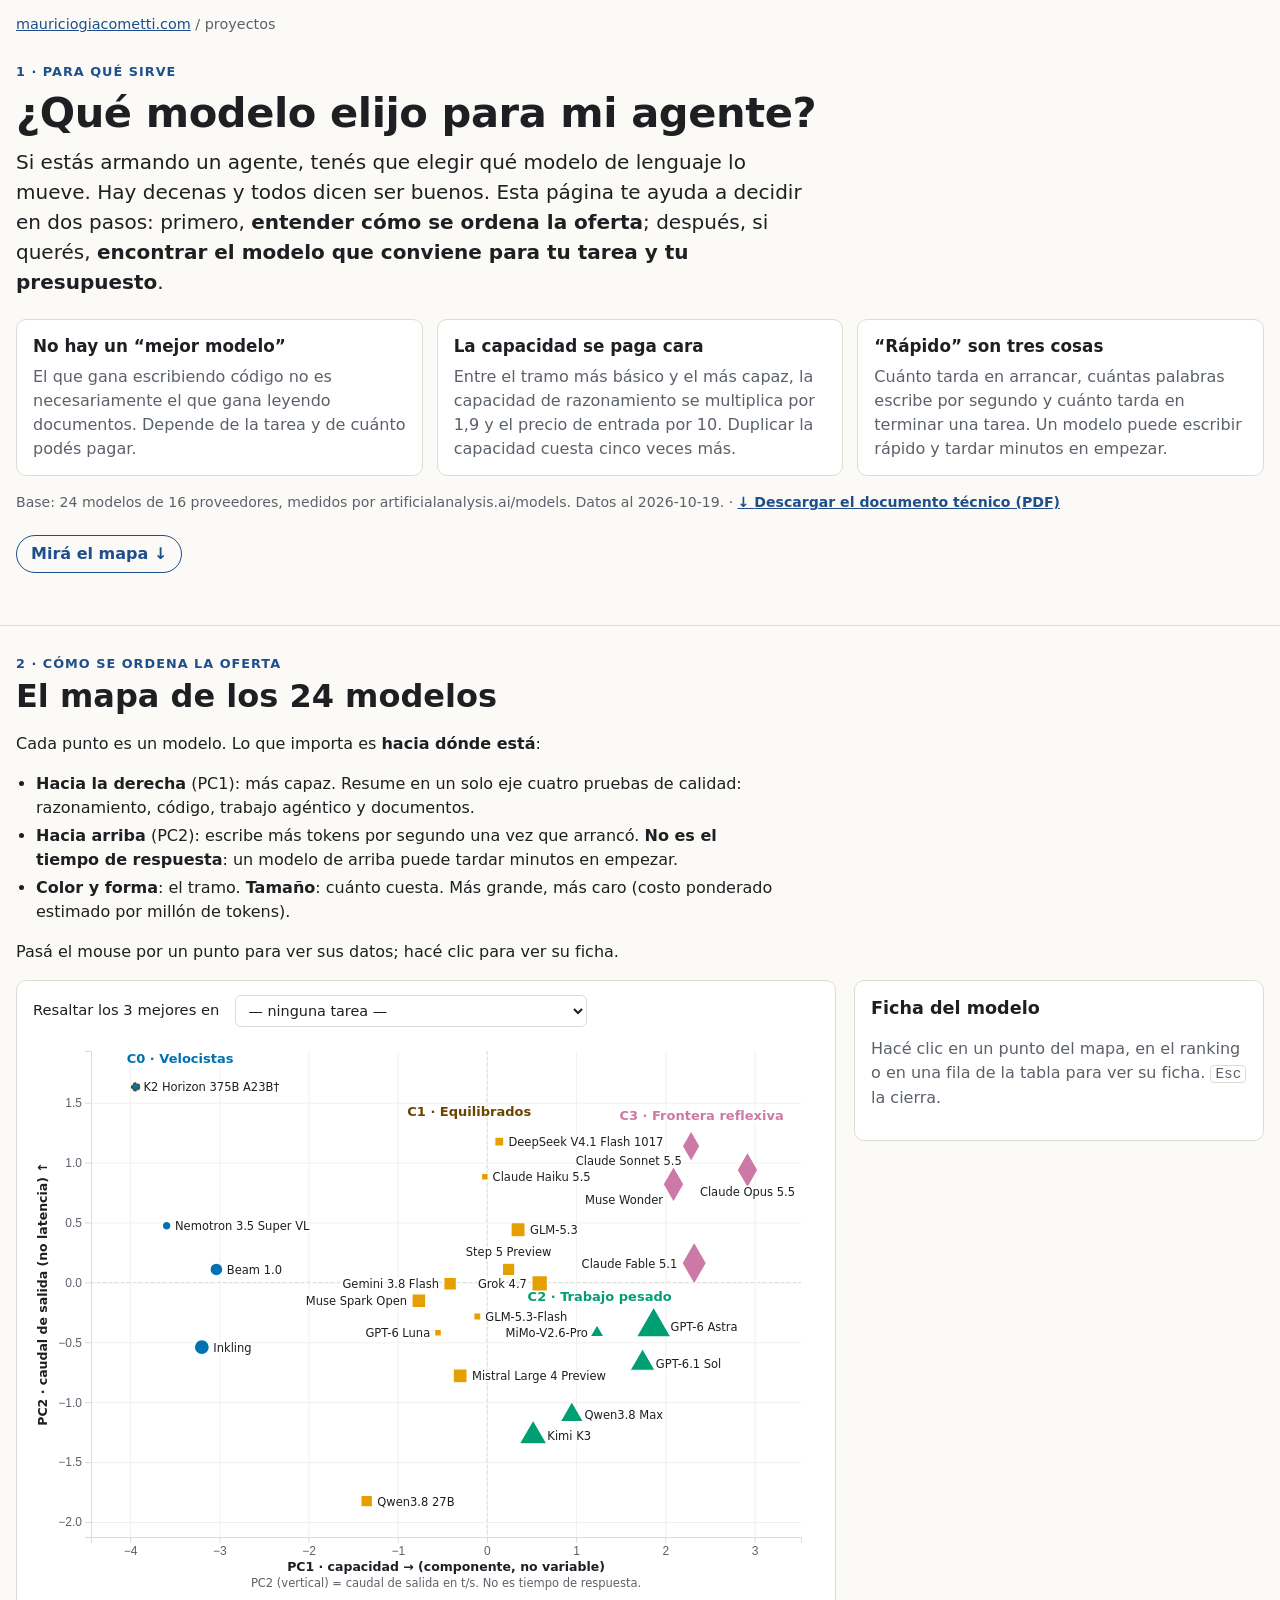
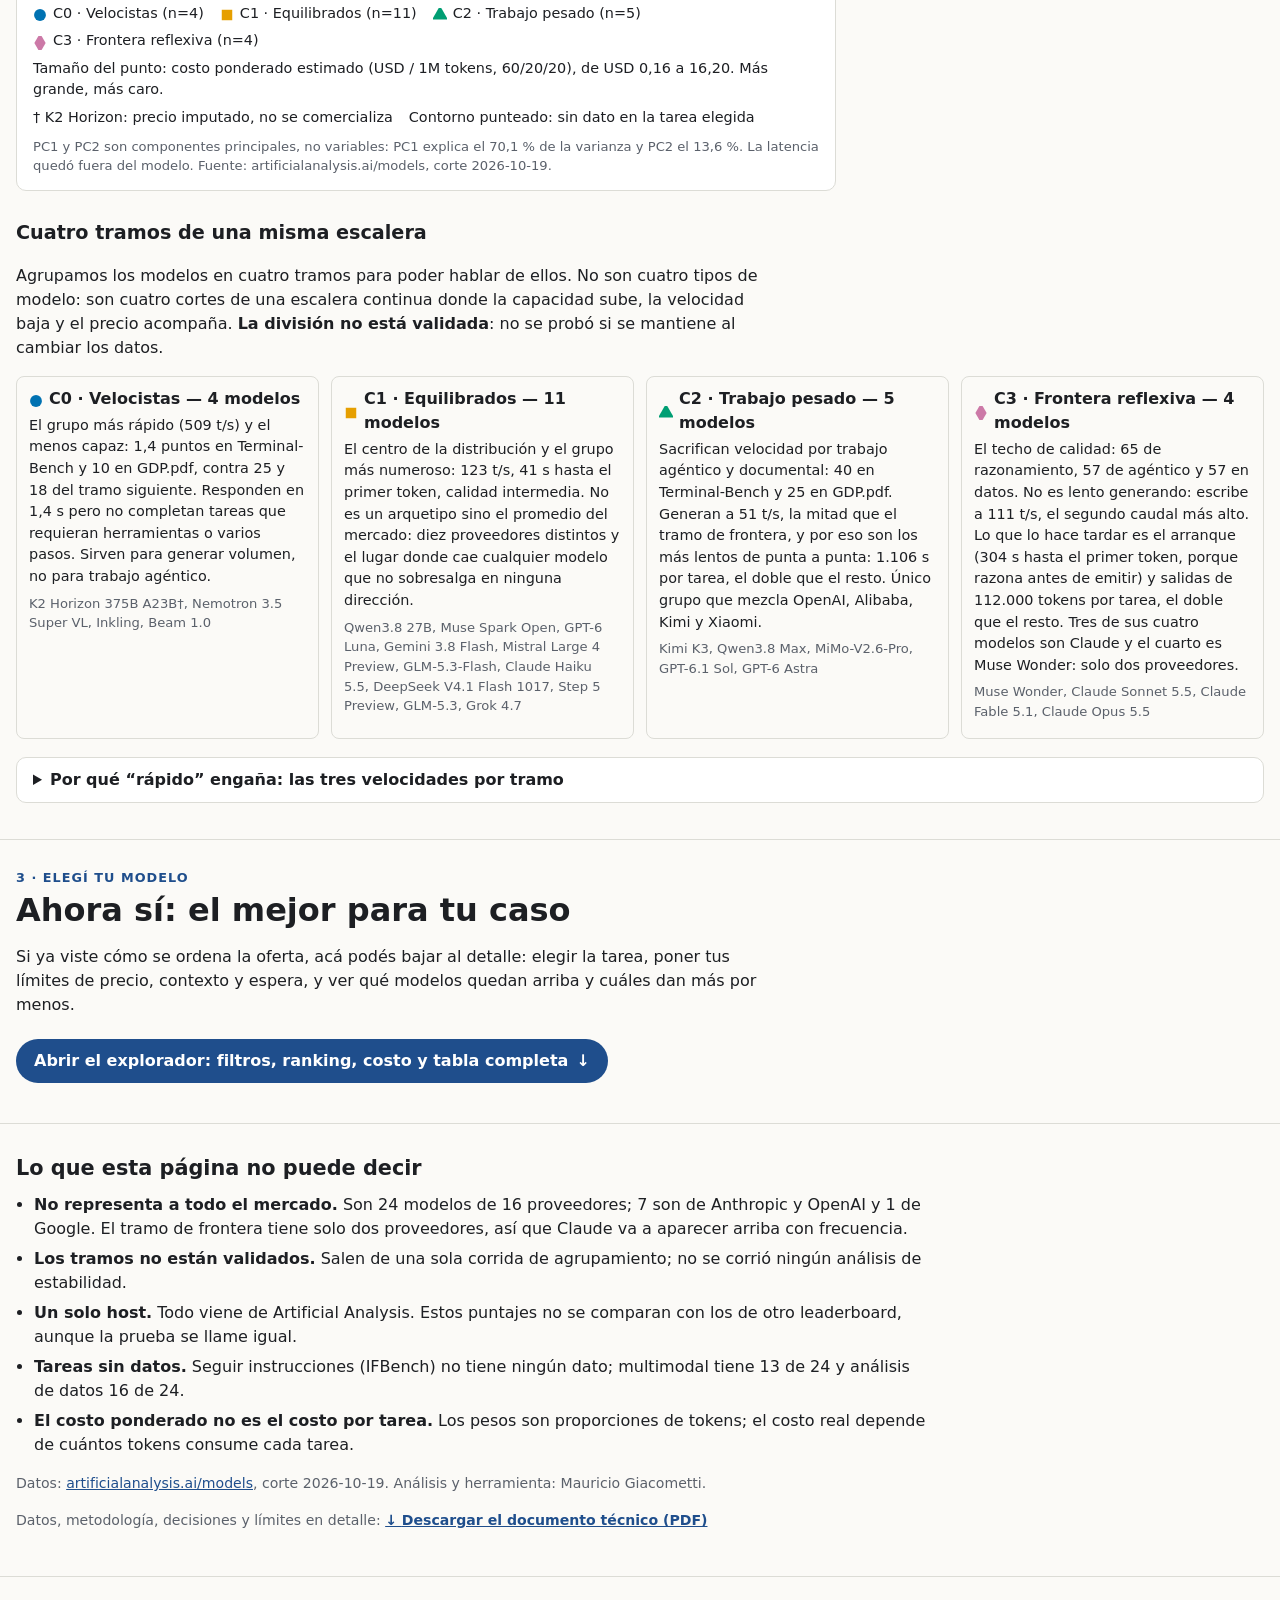
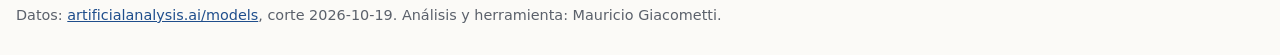
==== outputs/web/que-modelo-elijo/index.html @ 3d272ab0 "¿Qué modelo elijo para mi agente? Análisis, web y documento técnico Análisis de 24 modelos de lengua" ====
<!doctype html>
<html lang="es">
<head>
<meta charset="utf-8">
<meta name="viewport" content="width=device-width, initial-scale=1">
<title>¿Qué modelo elijo para mi agente? · Mauricio Giacometti</title>
<meta name="description" content="Cómo se ordenan 24 modelos de lenguaje de 16 proveedores según capacidad, velocidad y precio, y cómo elegir uno para tu agente. Datos de Artificial Analysis con corte 2026-10-19.">
<link rel="stylesheet" href="styles.css">
</head>
<body class="qm qm-standalone">
<a class="skip" href="#principal">Saltar al contenido</a>

<header class="site">
  <nav aria-label="Ruta"><a href="https://mauriciogiacometti.com">mauriciogiacometti.com</a> <span aria-hidden="true">/</span> proyectos</nav>
</header>

<main id="principal">

  <!-- NIVEL 1 · Para qué sirve -->
  <section class="level level-1" aria-labelledby="l1-title">
    <p class="step">1 · Para qué sirve</p>
    <h1 id="l1-title">¿Qué modelo elijo para mi agente?</h1>
    <p class="lede">Si estás armando un agente, tenés que elegir qué modelo de lenguaje lo mueve. Hay decenas y todos dicen ser buenos. Esta página te ayuda a decidir en dos pasos: primero, <strong>entender cómo se ordena la oferta</strong>; después, si querés, <strong>encontrar el modelo que conviene para tu tarea y tu presupuesto</strong>.</p>

    <div class="qm-ideas">
      <article class="idea">
        <h2>No hay un “mejor modelo”</h2>
        <p>El que gana escribiendo código no es necesariamente el que gana leyendo documentos. Depende de la tarea y de cuánto podés pagar.</p>
      </article>
      <article class="idea">
        <h2>La capacidad se paga cara</h2>
        <p>Entre el tramo más básico y el más capaz, la capacidad de razonamiento se multiplica por 1,9 y el precio de entrada por 10. Duplicar la capacidad cuesta cinco veces más.</p>
      </article>
      <article class="idea">
        <h2>“Rápido” son tres cosas</h2>
        <p>Cuánto tarda en arrancar, cuántas palabras escribe por segundo y cuánto tarda en terminar una tarea. Un modelo puede escribir rápido y tardar minutos en empezar.</p>
      </article>
    </div>

    <p class="source">Base: <span id="meta-line"></span> · <a class="download" href="docs/que-modelo-elijo-para-mi-agente.pdf" download>Descargar el documento técnico (PDF)</a></p>
    <p class="next"><a href="#l2-title">Mirá el mapa ↓</a></p>
  </section>

  <!-- NIVEL 2 · El mapa -->
  <section class="level level-2" aria-labelledby="l2-title">
    <p class="step">2 · Cómo se ordena la oferta</p>
    <h2 id="l2-title" class="level-title">El mapa de los 24 modelos</h2>
    <div class="reading">
      <p>Cada punto es un modelo. Lo que importa es <strong>hacia dónde está</strong>:</p>
      <ul>
        <li><strong>Hacia la derecha</strong> (PC1): más capaz. Resume en un solo eje cuatro pruebas de calidad: razonamiento, código, trabajo agéntico y documentos.</li>
        <li><strong>Hacia arriba</strong> (PC2): escribe más tokens por segundo una vez que arrancó. <strong>No es el tiempo de respuesta</strong>: un modelo de arriba puede tardar minutos en empezar.</li>
        <li><strong>Color y forma</strong>: el tramo. <strong>Tamaño</strong>: cuánto cuesta. Más grande, más caro (costo ponderado estimado por millón de tokens).</li>
      </ul>
      <p>Pasá el mouse por un punto para ver sus datos; hacé clic para ver su ficha.</p>
    </div>

    <div class="map-layout">
      <div class="card map-card">
        <div class="chart-tools">
          <label for="map-task">Resaltar los 3 mejores en</label>
          <select id="map-task"></select>
        </div>
        <div id="pca" class="chart"></div>
        <div id="pca-legend" class="legend" aria-label="Leyenda de tramos"></div>
        <p class="foot">PC1 y PC2 son componentes principales, no variables: PC1 explica el 70,1 % de la varianza y PC2 el 13,6 %. La latencia quedó fuera del modelo. Fuente: artificialanalysis.ai/models, corte 2026-10-19.</p>
      </div>
      <aside class="card ficha" aria-labelledby="ficha-title" aria-live="polite">
        <h3 id="ficha-title">Ficha del modelo</h3>
        <div id="ficha" class="ficha-slot"></div>
      </aside>
    </div>

    <h3 class="sub-title">Cuatro tramos de una misma escalera</h3>
    <p class="reading">Agrupamos los modelos en cuatro tramos para poder hablar de ellos. No son cuatro tipos de modelo: son cuatro cortes de una escalera continua donde la capacidad sube, la velocidad baja y el precio acompaña. <strong>La división no está validada</strong>: no se probó si se mantiene al cambiar los datos.</p>
    <div id="tramos" class="tramos"></div>

    <details class="more">
      <summary>Por qué “rápido” engaña: las tres velocidades por tramo</summary>
      <div class="table-wrap">
        <table class="mini">
          <caption>Promedios por tramo. Fuente: artificialanalysis.ai/models, corte 2026-10-19.</caption>
          <thead><tr><th scope="col">Medida</th><th scope="col">C0</th><th scope="col">C1</th><th scope="col">C2</th><th scope="col">C3</th></tr></thead>
          <tbody>
            <tr><th scope="row">Caudal de salida (t/s)</th><td>508,6</td><td>122,7</td><td>51,2</td><td>110,7</td></tr>
            <tr><th scope="row">Latencia al primer token (s)</th><td>1,4</td><td>41,2</td><td>114,0</td><td><strong>304,1</strong></td></tr>
            <tr><th scope="row">Tiempo por tarea (s)</th><td><strong>80</strong></td><td>598</td><td><strong>1.106</strong></td><td>703</td></tr>
          </tbody>
        </table>
      </div>
      <p>El tramo de frontera escribe rápido pero arranca tarde, porque razona antes de emitir. El de trabajo pesado arranca antes pero escribe a la mitad del caudal, y termina siendo el más lento de punta a punta.</p>
    </details>
  </section>

  <!-- NIVEL 3 · Elegir -->
  <section class="level level-3" aria-labelledby="l3-title">
    <p class="step">3 · Elegí tu modelo</p>
    <h2 id="l3-title" class="level-title">Ahora sí: el mejor para tu caso</h2>
    <p class="reading">Si ya viste cómo se ordena la oferta, acá podés bajar al detalle: elegir la tarea, poner tus límites de precio, contexto y espera, y ver qué modelos quedan arriba y cuáles dan más por menos.</p>

    <details id="explorer" class="explorer">
      <summary><span>Abrir el explorador: filtros, ranking, costo y tabla completa</span></summary>

      <ul class="warnings" aria-label="Advertencias sobre los datos">
        <li><strong>K2 Horizon (†) tiene precio imputado y no se comercializa.</strong> La fuente publica 0,00; se le asignó el mínimo del dataset. Si encabeza un orden por costo, no es una opción contratable.</li>
        <li><strong>Las tareas no se mezclan.</strong> Cada una es una prueba distinta; no se calcula ningún promedio entre ellas.</li>
        <li><strong>“Sin dato” no es puntaje bajo.</strong> Significa que la prueba no se corrió para ese modelo.</li>
      </ul>

      <div class="layout">
        <aside class="controls" aria-label="Tarea y filtros">
          <form id="filters">
            <fieldset>
              <legend>Tarea</legend>
              <label for="task">¿Para qué lo vas a usar?</label>
              <select id="task"></select>
              <p class="hint" id="task-hint"></p>
              <label class="check"><input type="checkbox" id="only-data"> Mostrar solo modelos con dato para esta tarea</label>
            </fieldset>

            <fieldset>
              <legend>Precio de entrada <span class="unit">USD / 1M tokens</span></legend>
              <label for="price-min">Mínimo: <output id="price-min-out"></output></label>
              <input type="range" id="price-min" min="0" max="1000" step="1">
              <label for="price-max">Máximo: <output id="price-max-out"></output></label>
              <input type="range" id="price-max" min="0" max="1000" step="1">
            </fieldset>

            <fieldset>
              <legend>Contexto mínimo</legend>
              <label for="ctx">Al menos <output id="ctx-out"></output> tokens</label>
              <input type="range" id="ctx" min="0" step="1">
            </fieldset>

            <fieldset>
              <legend>Latencia máxima al primer token</legend>
              <label for="lat">Hasta <output id="lat-out"></output> <span class="unit">(escala logarítmica)</span></label>
              <input type="range" id="lat" min="0" max="1000" step="1">
            </fieldset>

            <fieldset>
              <legend>Tramo</legend>
              <div id="cluster-list" class="checklist"></div>
            </fieldset>

            <fieldset>
              <legend>Licencia</legend>
              <label class="check"><input type="checkbox" id="open-only"> Solo pesos abiertos</label>
            </fieldset>

            <fieldset>
              <legend>Proveedor</legend>
              <p class="hint">Pasá el mouse o el foco por un proveedor para resaltar sus modelos.</p>
              <div class="mini-actions">
                <button type="button" id="prov-all">Todos</button>
                <button type="button" id="prov-none">Ninguno</button>
              </div>
              <div id="provider-list" class="checklist providers"></div>
            </fieldset>

            <button type="button" id="reset" class="reset">Restablecer filtros</button>
          </form>
        </aside>

        <div class="content">
          <p id="count" class="count" role="status" aria-live="polite"></p>

          <div class="row two">
            <section class="card" aria-labelledby="rank-title">
              <h3 id="rank-title">Ranking</h3>
              <div id="ranking"></div>
            </section>
            <section class="card ficha" aria-labelledby="ficha2-title" aria-live="polite">
              <h3 id="ficha2-title">Ficha del modelo</h3>
              <div id="ficha2" class="ficha-slot"></div>
            </section>
          </div>

          <section class="card" aria-labelledby="pareto-title">
            <h3 id="pareto-title">Costo contra capacidad</h3>
            <p class="sub">Eje X: el puntaje en la tarea elegida. Eje Y: el costo, en escala logarítmica. La línea une la <strong>frontera de Pareto</strong>: los modelos para los que ningún otro es a la vez mejor y más barato.</p>
            <div class="chart-tools">
              <label for="cost-metric">Costo en Y</label>
              <select id="cost-metric">
                <option value="ponderado">Costo ponderado estimado (USD / 1M tokens) · 60/20/20</option>
                <option value="precio_in">Precio de entrada (USD / 1M tokens)</option>
                <option value="precio_out">Precio de salida (USD / 1M tokens)</option>
              </select>
              <label class="check"><input type="checkbox" id="color-pareto"> Colorear por frontera</label>
              <label class="check"><input type="checkbox" id="pareto-k2"> Incluir K2 Horizon en la frontera</label>
            </div>
            <div id="pareto" class="chart"></div>
            <p class="foot" id="pareto-foot"></p>
          </section>

          <section class="card" aria-labelledby="tabla-title">
            <h3 id="tabla-title">Todas las métricas</h3>
            <p class="sub">Hacé clic en un encabezado para ordenar. Los faltantes figuran como “sin dato” y siempre van al final, en cualquier sentido de orden.</p>
            <p id="sort-warning" class="alert" hidden></p>
            <div class="table-wrap" tabindex="0" role="region" aria-labelledby="tabla-title">
              <table id="table" class="data"></table>
            </div>
            <p class="foot" id="table-foot"></p>
          </section>
        </div>
      </div>
    </details>
  </section>

  <section class="level limits-wrap" aria-labelledby="limites-title">
    <h2 id="limites-title" class="level-title small">Lo que esta página no puede decir</h2>
    <ul class="limits">
      <li><strong>No representa a todo el mercado.</strong> Son 24 modelos de 16 proveedores; 7 son de Anthropic y OpenAI y 1 de Google. El tramo de frontera tiene solo dos proveedores, así que Claude va a aparecer arriba con frecuencia.</li>
      <li><strong>Los tramos no están validados.</strong> Salen de una sola corrida de agrupamiento; no se corrió ningún análisis de estabilidad.</li>
      <li><strong>Un solo host.</strong> Todo viene de Artificial Analysis. Estos puntajes no se comparan con los de otro leaderboard, aunque la prueba se llame igual.</li>
      <li><strong>Tareas sin datos.</strong> Seguir instrucciones (IFBench) no tiene ningún dato; multimodal tiene 13 de 24 y análisis de datos 16 de 24.</li>
      <li><strong>El costo ponderado no es el costo por tarea.</strong> Los pesos son proporciones de tokens; el costo real depende de cuántos tokens consume cada tarea.</li>
    </ul>
    <p class="source">Datos: <a href="https://artificialanalysis.ai/models">artificialanalysis.ai/models</a>, corte 2026-10-19. Análisis y herramienta: Mauricio Giacometti.</p>
    <p class="source">Datos, metodología, decisiones y límites en detalle: <a class="download" href="docs/que-modelo-elijo-para-mi-agente.pdf" download>Descargar el documento técnico (PDF)</a></p>
  </section>
</main>

<footer class="site">
  <p>Datos: <a href="https://artificialanalysis.ai/models">artificialanalysis.ai/models</a>, corte 2026-10-19. Análisis y herramienta: Mauricio Giacometti.</p>
</footer>

<div id="tooltip" class="tooltip" role="tooltip" hidden></div>

<script src="vendor/d3.min.js"></script>
<script src="data/models.js"></script>
<script src="app.js"></script>
</body>
</html>
---- outputs/web/que-modelo-elijo/styles.css ----
/* Todo vive bajo .qm: la misma hoja sirve suelta (body.qm) y dentro del sitio (main.qm.qm-site). */
.qm {
  --bg: #fbfaf7;
  --card: #ffffff;
  --fg: #1d1f23;
  --muted: #5b616b;
  --line: #dcdcd6;
  --soft: #f1f0ec;
  --accent: #1f4e8c;
  --warn-bg: #fff4dc;
  --warn-fg: #6b4500;
  --focus: #1f4e8c;
  /* Okabe-Ito: distinguibles con deuteranopia, protanopia y tritanopia */
  --c0: #0072b2;
  --c1: #e69f00;
  --c2: #009e73;
  --c3: #cc79a7;
  --front: #1d1f23;
  --off: #b9bcc2;
  color-scheme: light;
}
@media (prefers-color-scheme: dark) {
  .qm:not(.qm-site) {
    --bg: #15171a; --card: #1d2024; --fg: #e9e7e2; --muted: #a3a8b0; --line: #343840;
    --soft: #25292e; --accent: #8db4ec; --warn-bg: #3a2e14; --warn-fg: #f3d58f; --focus: #8db4ec;
    --c0: #56b4e9; --c1: #e69f00; --c2: #2fbf8f; --c3: #e08fc0; --front: #f2f0ea; --off: #5c6169;
    color-scheme: dark;
  }
}

/* Dentro de mauriciogiacometti.com: paleta oscura del sitio, siempre. */
.qm.qm-site {
  --bg: #171916; --card: #1c1f1b; --fg: #f0eee7; --muted: #afb0a7; --line: #3a3d36;
  --soft: #252820; --accent: #d5ed8b; --warn-bg: #3a2e14; --warn-fg: #f3d58f; --focus: #ff754c;
  --c0: #56b4e9; --c1: #e69f00; --c2: #2fbf8f; --c3: #e08fc0; --front: #f0eee7; --off: #5c6169;
  color-scheme: dark;
}

.qm * { box-sizing: border-box; }
.qm {
  margin: 0; background: var(--bg); color: var(--fg);
  font: 16px/1.5 system-ui, -apple-system, "Segoe UI", Roboto, sans-serif;
}
.qm a { color: var(--accent); }
.qm :focus-visible { outline: 3px solid var(--focus); outline-offset: 2px; }
.qm code, .qm kbd { font-family: ui-monospace, Consolas, monospace; font-size: .9em; }
.qm kbd { border: 1px solid var(--line); border-radius: 4px; padding: 0 4px; }

.qm-standalone .skip { position: absolute; left: -999px; top: 0; background: var(--card); padding: 8px 12px; z-index: 10; }
.qm-standalone .skip:focus { left: 8px; }

.qm header.site, .qm footer.site { max-width: 1400px; margin: 0 auto; padding: 14px 16px; color: var(--muted); font-size: .9rem; }
.qm footer.site { border-top: 1px solid var(--line); margin-top: 32px; }

.qm h1 { font-size: clamp(1.8rem, 4vw, 2.6rem); line-height: 1.15; margin: 8px 0 10px; letter-spacing: -.01em; }
.lede { font-size: 1.1rem; max-width: 70ch; margin: 0 0 14px; }
.warnings { list-style: none; padding: 0; margin: 0; display: grid; gap: 8px; grid-template-columns: repeat(auto-fit, minmax(260px, 1fr)); }
.warnings li { background: var(--warn-bg); color: var(--warn-fg); border-radius: 8px; padding: 10px 12px; font-size: .92rem; }
.k2mark { font-weight: 700; }

.layout { display: grid; margin-top: 16px; grid-template-columns: 290px minmax(0, 1fr); gap: 20px; align-items: start; }
.controls { position: sticky; top: 12px; max-height: calc(100vh - 24px); overflow: auto; background: var(--card); border: 1px solid var(--line); border-radius: 10px; padding: 12px 14px; }
.qm fieldset { border: 0; border-bottom: 1px solid var(--line); margin: 0; padding: 10px 0 14px; min-width: 0; }
.qm fieldset:last-of-type { border-bottom: 0; }
.qm legend { font-weight: 650; padding: 0; margin-bottom: 6px; }
.unit { font-weight: 400; color: var(--muted); font-size: .85rem; }
.qm label { display: block; font-size: .92rem; margin: 4px 0 2px; }
.qm select { width: 100%; font: inherit; padding: 6px 8px; border: 1px solid var(--line); border-radius: 6px; background: var(--card); color: var(--fg); }
.qm input[type="range"] { width: 100%; accent-color: var(--accent); }
.qm .check { display: flex; gap: 8px; align-items: flex-start; cursor: pointer; }
.qm .check input { margin-top: 4px; accent-color: var(--accent); }
.hint { color: var(--muted); font-size: .85rem; margin: 4px 0 6px; }
.checklist { display: grid; gap: 2px; }
.providers .check { padding: 2px 4px; border-radius: 4px; }
.providers .check:hover, .providers .check:focus-within { background: var(--soft); }
.providers .n { color: var(--muted); margin-left: auto; font-variant-numeric: tabular-nums; }
.mini-actions { display: flex; gap: 6px; margin-bottom: 6px; }
.qm button { font: inherit; cursor: pointer; border: 1px solid var(--line); background: var(--soft); color: var(--fg); border-radius: 6px; padding: 4px 10px; }
.qm button:hover { border-color: var(--muted); }
.reset { width: 100%; margin-top: 10px; padding: 8px; }
.swatch { width: 14px; height: 14px; flex: none; margin-top: 4px; }

.controls, .content { min-width: 0; }
.content { display: grid; gap: 18px; }
.count { margin: 0; font-weight: 600; }
.row.two { display: grid; grid-template-columns: minmax(0, 1.25fr) minmax(0, 1fr); gap: 18px; }
.card { background: var(--card); border: 1px solid var(--line); border-radius: 10px; padding: 14px 16px; min-width: 0; }
.card h2 { font-size: 1.2rem; margin: 0 0 6px; }
.card h3 { font-size: 1rem; margin: 18px 0 6px; }
.sub { color: var(--muted); font-size: .92rem; margin: 0 0 10px; max-width: 90ch; }
.foot { color: var(--muted); font-size: .82rem; margin: 8px 0 0; }
.alert { background: var(--warn-bg); color: var(--warn-fg); border-radius: 8px; padding: 8px 12px; font-size: .92rem; }
.empty { color: var(--muted); }
.empty-state { padding: 28px 12px; text-align: center; color: var(--muted); }
.empty-state button { margin-top: 8px; }

/* Niveles */
.level { max-width: 1400px; margin: 0 auto; padding: 28px 16px 8px; }
.level + .level { border-top: 1px solid var(--line); margin-top: 28px; }
.step { margin: 0 0 4px; font-size: .8rem; font-weight: 700; letter-spacing: .08em; text-transform: uppercase; color: var(--accent); }
.level-title { font-size: clamp(1.5rem, 3vw, 2rem); line-height: 1.2; margin: 4px 0 12px; }
.level-title.small { font-size: 1.3rem; }
.level-1 { padding-top: 12px; }
.level-1 .lede { font-size: clamp(1.05rem, 2vw, 1.25rem); max-width: 62ch; margin: 0 0 22px; }
.qm-ideas { display: grid; grid-template-columns: repeat(auto-fit, minmax(240px, 1fr)); gap: 14px; }
.idea { background: var(--card); border: 1px solid var(--line); border-radius: 10px; padding: 14px 16px; }
.idea h2 { font-size: 1.05rem; margin: 0 0 6px; }
.idea p { margin: 0; color: var(--muted); }
.source { color: var(--muted); font-size: .88rem; margin: 16px 0 4px; }
.download { font-weight: 650; white-space: nowrap; }
.download::before { content: "↓ "; }
.next a { display: inline-block; margin-top: 6px; font-weight: 650; text-decoration: none; border: 1px solid var(--accent); border-radius: 999px; padding: 6px 14px; }
.reading { max-width: 75ch; }
.reading ul { padding-left: 20px; margin: 6px 0 10px; }
.reading li { margin-bottom: 4px; }
.map-layout { display: grid; grid-template-columns: minmax(0, 2fr) minmax(0, 1fr); gap: 18px; align-items: start; margin-top: 10px; }
.map-layout .ficha { position: sticky; top: 12px; max-height: calc(100vh - 24px); overflow: auto; }
.sub-title { font-size: 1.2rem; margin: 28px 0 6px; }
.tramos { margin-top: 10px; }
.qm details.more { margin-top: 18px; background: var(--card); border: 1px solid var(--line); border-radius: 10px; padding: 10px 16px; }
.qm details.more summary { cursor: pointer; font-weight: 650; }
.qm details.more[open] summary { margin-bottom: 8px; }
.explorer > summary { list-style: none; cursor: pointer; display: inline-flex; align-items: center; gap: 8px; background: var(--accent); color: var(--card); font-weight: 650; border-radius: 999px; padding: 10px 18px; margin: 6px 0 4px; }
.explorer > summary::-webkit-details-marker { display: none; }
.explorer > summary::after { content: "↓"; }
.explorer[open] > summary::after { content: "↑"; }
.explorer .warnings { margin-top: 14px; }
.limits-wrap .limits { max-width: 90ch; }

/* Ranking */
.rank-head { font-size: .9rem; color: var(--muted); margin: 0 0 8px; }
.rank-list { list-style: none; margin: 0; padding: 0; max-height: 470px; overflow: auto; }
.rank-list li { display: grid; grid-template-columns: 2.2em minmax(0, 1fr) 4.2em; gap: 8px; align-items: center; padding: 5px 4px; border-bottom: 1px solid var(--soft); }
.rank-list li.top { background: var(--soft); }
.rank-list li.nodata .val { color: var(--muted); font-style: italic; font-size: .85rem; }
.rank-list .pos { font-variant-numeric: tabular-nums; color: var(--muted); text-align: right; }
.rank-list li.top .pos { color: var(--fg); font-weight: 700; }
.rank-list .who button { all: unset; cursor: pointer; font-weight: 600; }
.rank-list .who button:focus-visible { outline: 3px solid var(--focus); }
.rank-list .who small { display: block; color: var(--muted); font-size: .8rem; }
.rank-list .bar { height: 5px; background: var(--soft); border-radius: 3px; margin-top: 3px; }
.rank-list .bar span { display: block; height: 100%; background: var(--accent); border-radius: 3px; }
.rank-list .val { text-align: right; font-variant-numeric: tabular-nums; font-weight: 600; }
.badge { display: inline-block; font-size: .72rem; font-weight: 600; background: var(--warn-bg); color: var(--warn-fg); border-radius: 4px; padding: 0 5px; margin-left: 4px; vertical-align: 1px; }

/* Ficha */
.ficha dl { display: grid; grid-template-columns: auto 1fr; gap: 3px 12px; margin: 8px 0; font-size: .92rem; }
.ficha dt { color: var(--muted); }
.ficha dd { margin: 0; font-variant-numeric: tabular-nums; }
.ficha h3 { font-size: 1.1rem; margin: 0 0 6px; }
.ficha h4 { margin: 12px 0 4px; font-size: .95rem; }
.ficha .name { font-size: 1.15rem; font-weight: 700; margin: 0; }
.ficha .tramo { display: flex; gap: 6px; align-items: center; margin: 4px 0; font-size: .92rem; }
.nd { color: var(--muted); font-style: italic; }

/* Charts */
.chart { position: relative; width: 100%; min-height: 260px; }
.chart svg { display: block; width: 100%; height: auto; overflow: visible; }
.chart-tools { display: flex; flex-wrap: wrap; gap: 6px 16px; align-items: center; margin-bottom: 8px; font-size: .9rem; }
.chart-tools select { width: auto; max-width: 100%; }
.chart-tools label { margin: 0; }
.axis text { fill: var(--muted); font-size: 12px; }
.axis path, .axis line { stroke: var(--line); }
.grid line { stroke: var(--soft); }
.grid path { display: none; }
.axis-label { fill: var(--fg); font-size: 12.5px; font-weight: 600; }
.axis-note { fill: var(--muted); font-size: 11.5px; }
.zero { stroke: var(--line); stroke-dasharray: 3 3; }
.nodata-band { fill: var(--soft); }
.nodata-label { fill: var(--muted); font-size: 11.5px; font-style: italic; }

.pt { cursor: pointer; stroke: var(--card); stroke-width: 1.2; transition: opacity .15s; }
.pt:focus { outline: none; }
.pt:focus-visible { stroke: var(--focus); stroke-width: 3; }
.pt.c0 { fill: var(--c0); } .pt.c1 { fill: var(--c1); } .pt.c2 { fill: var(--c2); } .pt.c3 { fill: var(--c3); }
.pt.nodata { fill-opacity: .2; stroke: var(--muted); stroke-dasharray: 2 2; }
.pt.imputed { stroke: var(--warn-fg); stroke-width: 1.8; stroke-dasharray: 3 2; }
.pt.front-on { fill: var(--front); }
.pt.front-off { fill: var(--off); }
.pt.selected { stroke: var(--fg); stroke-width: 3; stroke-dasharray: none; }
.dim { opacity: .3; }
.ring { fill: none; stroke: var(--fg); stroke-width: 2; pointer-events: none; }
.rank-label { fill: var(--fg); font-size: 12px; font-weight: 700; paint-order: stroke; stroke: var(--card); stroke-width: 4px; pointer-events: none; }
.k2-note { fill: var(--warn-fg); font-size: 11.5px; paint-order: stroke; stroke: var(--card); stroke-width: 4px; pointer-events: none; }
.cluster-label { font-size: 13px; font-weight: 700; paint-order: stroke; stroke: var(--card); stroke-width: 4px; pointer-events: none; }
.cluster-label.t0 { fill: var(--c0); } .cluster-label.t1 { fill: var(--warn-fg); } .cluster-label.t2 { fill: var(--c2); } .cluster-label.t3 { fill: var(--c3); }
.pt-label { fill: var(--fg); font-weight: 500; paint-order: stroke; stroke: var(--card); stroke-width: 3px; stroke-linejoin: round; pointer-events: none; }
.pt-label.top, .pt-label.sel { font-weight: 700; }
.frontier { fill: none; stroke: var(--fg); stroke-width: 1.6; stroke-dasharray: 5 4; pointer-events: none; }
.sw.c0 { fill: var(--c0); } .sw.c1 { fill: var(--c1); } .sw.c2 { fill: var(--c2); } .sw.c3 { fill: var(--c3); }

.legend { display: flex; flex-wrap: wrap; gap: 6px 16px; margin-top: 8px; font-size: .9rem; }
.legend span { display: inline-flex; align-items: center; gap: 6px; }

.tooltip { position: fixed; z-index: 20; pointer-events: none; background: var(--card); color: var(--fg); border: 1px solid var(--line); border-radius: 8px; padding: 8px 10px; font-size: .85rem; box-shadow: 0 4px 16px rgba(0,0,0,.15); max-width: 280px; }
.tooltip strong { display: block; }
.tooltip .warn { color: var(--warn-fg); }

/* Tramos */
.tramos { display: grid; grid-template-columns: repeat(auto-fit, minmax(220px, 1fr)); gap: 12px; }
.tramo-card { border: 1px solid var(--line); border-radius: 8px; padding: 10px 12px; font-size: .9rem; }
.tramo-card h3 { margin: 0 0 4px; display: flex; gap: 6px; align-items: center; font-size: 1rem; }
.tramo-card p { margin: 0 0 6px; }
.tramo-card .members { color: var(--muted); font-size: .82rem; }

/* Tablas */
.table-wrap { overflow-x: auto; }
.qm table { border-collapse: collapse; font-size: .85rem; width: 100%; }
.qm caption { caption-side: bottom; text-align: left; color: var(--muted); font-size: .8rem; padding-top: 6px; }
.qm th, .qm td { padding: 5px 8px; border-bottom: 1px solid var(--soft); text-align: right; white-space: nowrap; font-variant-numeric: tabular-nums; }
.qm th:first-child, .qm td:first-child, .data td.txt, .data th.txt { text-align: left; }
.qm table.mini { width: auto; }
.data thead th { position: sticky; top: 0; background: var(--card); vertical-align: bottom; border-bottom: 1px solid var(--line); }
.data thead button { all: unset; cursor: pointer; font-weight: 650; display: block; text-align: inherit; }
.data thead button:focus-visible { outline: 3px solid var(--focus); }
.data thead small { display: block; font-weight: 400; color: var(--muted); font-size: .72rem; }
.data tbody tr { cursor: pointer; }
.data tbody tr:hover, .data tbody tr:focus-visible { background: var(--soft); }
.data tbody tr.sel { background: var(--soft); box-shadow: inset 3px 0 0 var(--accent); }
.data td.model { font-weight: 600; }
.data td.prov { color: var(--muted); font-size: .8rem; white-space: normal; min-width: 180px; text-align: left; }

.limits { margin: 0; padding-left: 18px; }
.limits li { margin-bottom: 6px; }

@media (max-width: 1100px) {
  .row.two, .map-layout { grid-template-columns: minmax(0, 1fr); }
  .map-layout .ficha { position: static; max-height: none; }
}
@media (max-width: 900px) {
  .layout { grid-template-columns: minmax(0, 1fr); }
  .controls { min-width: 0; }
  .controls { position: static; max-height: none; }
}
@media (prefers-reduced-motion: reduce) {
  .qm * { transition: none !important; }
}

/* Ajustes tipográficos dentro del sitio: DM Sans, títulos livianos, acento ácido en serif. */
.qm.qm-site { font-family: var(--sans, system-ui, sans-serif); }
.qm.qm-site .qm-kicker { color: #c8cbbd; padding: 22px 16px; max-width: 1400px; margin: 0 auto; border-bottom: 1px solid var(--line); }
.qm.qm-site h1 { font-size: clamp(42px, 6.4vw, 92px); letter-spacing: -.055em; line-height: 1; font-weight: 450; margin: 10px 0 22px; }
.qm.qm-site h1 em { color: var(--accent); font-size: 1.06em; letter-spacing: -.04em; }
.qm.qm-site .level-title { font-weight: 450; letter-spacing: -.035em; font-size: clamp(30px, 3.6vw, 52px); }
.qm.qm-site h2, .qm.qm-site h3, .qm.qm-site h4 { font-weight: 550; }
.qm.qm-site .step { font-family: var(--mono, monospace); font-weight: 400; letter-spacing: .12em; }
.qm.qm-site .lede, .qm.qm-site .reading { color: #d6d8cd; }
.qm.qm-site .lede strong, .qm.qm-site .reading strong { color: var(--fg); font-weight: 600; }
.qm.qm-site .explorer > summary { color: var(--bg); }
.qm.qm-site a:focus-visible, .qm.qm-site button:focus-visible { outline-offset: 2px; }
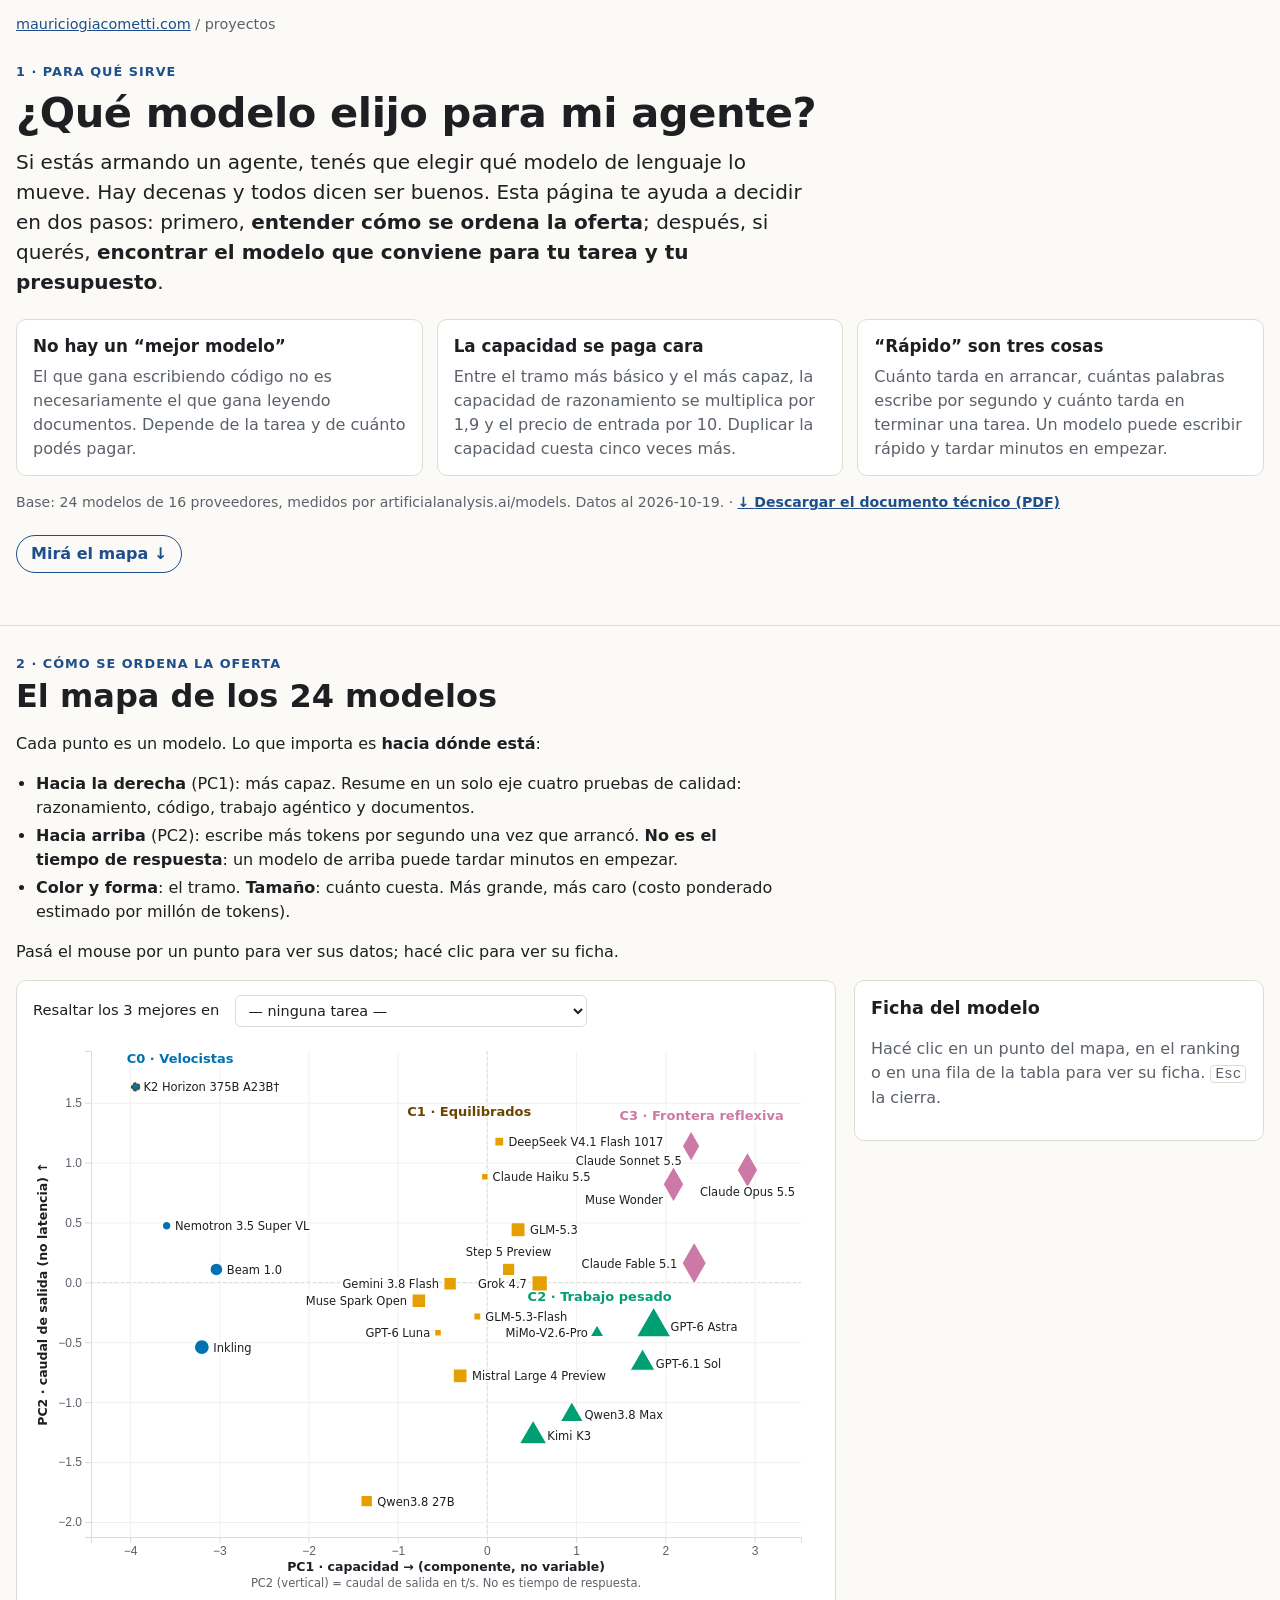
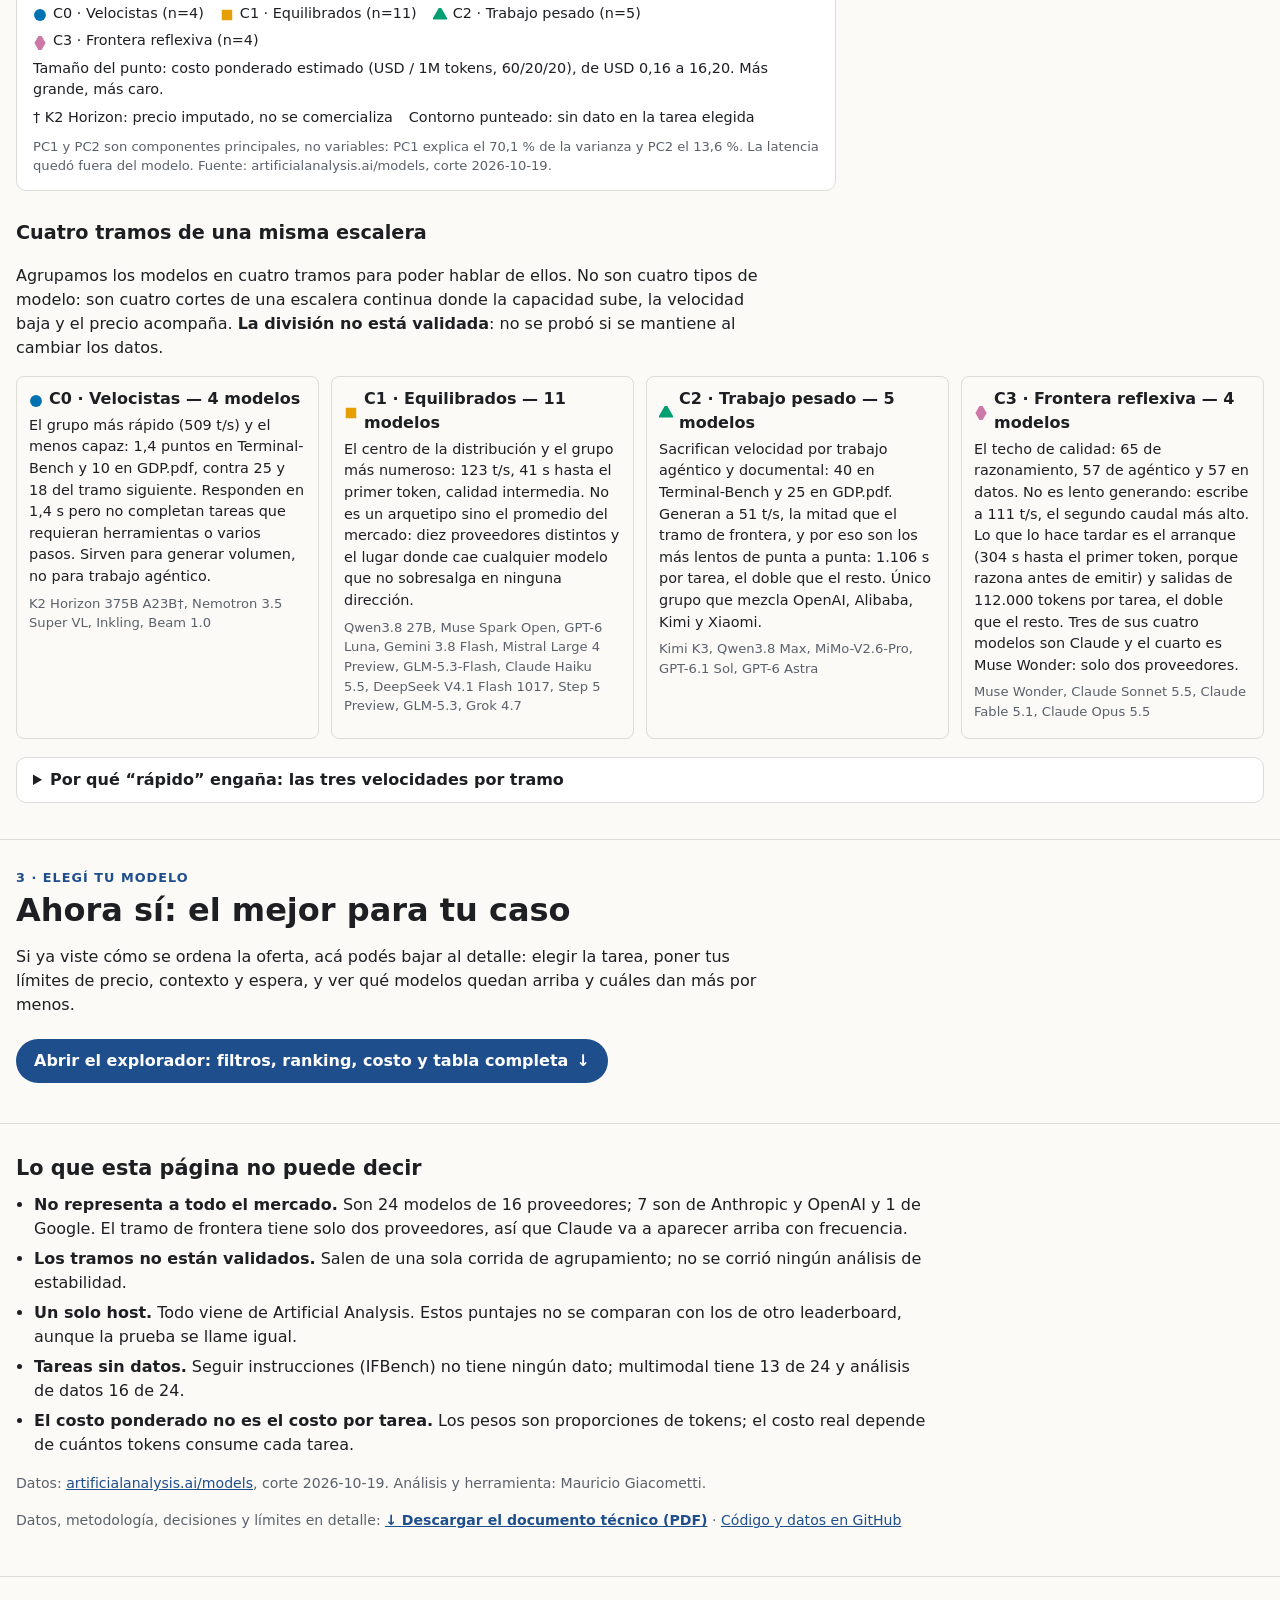
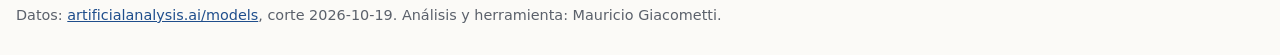
==== commit ada573f6: "Enlace al repo de GitHub desde la web Co-Authored-By: Claude Opus 5.5 <noreply@anthropic.com>" ====
--- a/outputs/web/que-modelo-elijo/index.html
+++ b/outputs/web/que-modelo-elijo/index.html
@@ -217,7 +217,7 @@
       <li><strong>El costo ponderado no es el costo por tarea.</strong> Los pesos son proporciones de tokens; el costo real depende de cuántos tokens consume cada tarea.</li>
     </ul>
     <p class="source">Datos: <a href="https://artificialanalysis.ai/models">artificialanalysis.ai/models</a>, corte 2026-10-19. Análisis y herramienta: Mauricio Giacometti.</p>
-    <p class="source">Datos, metodología, decisiones y límites en detalle: <a class="download" href="docs/que-modelo-elijo-para-mi-agente.pdf" download>Descargar el documento técnico (PDF)</a></p>
+    <p class="source">Datos, metodología, decisiones y límites en detalle: <a class="download" href="docs/que-modelo-elijo-para-mi-agente.pdf" download>Descargar el documento técnico (PDF)</a> · <a href="https://github.com/mgiacomettiferrer/que-modelo-elijo">Código y datos en GitHub</a></p>
   </section>
 </main>
 
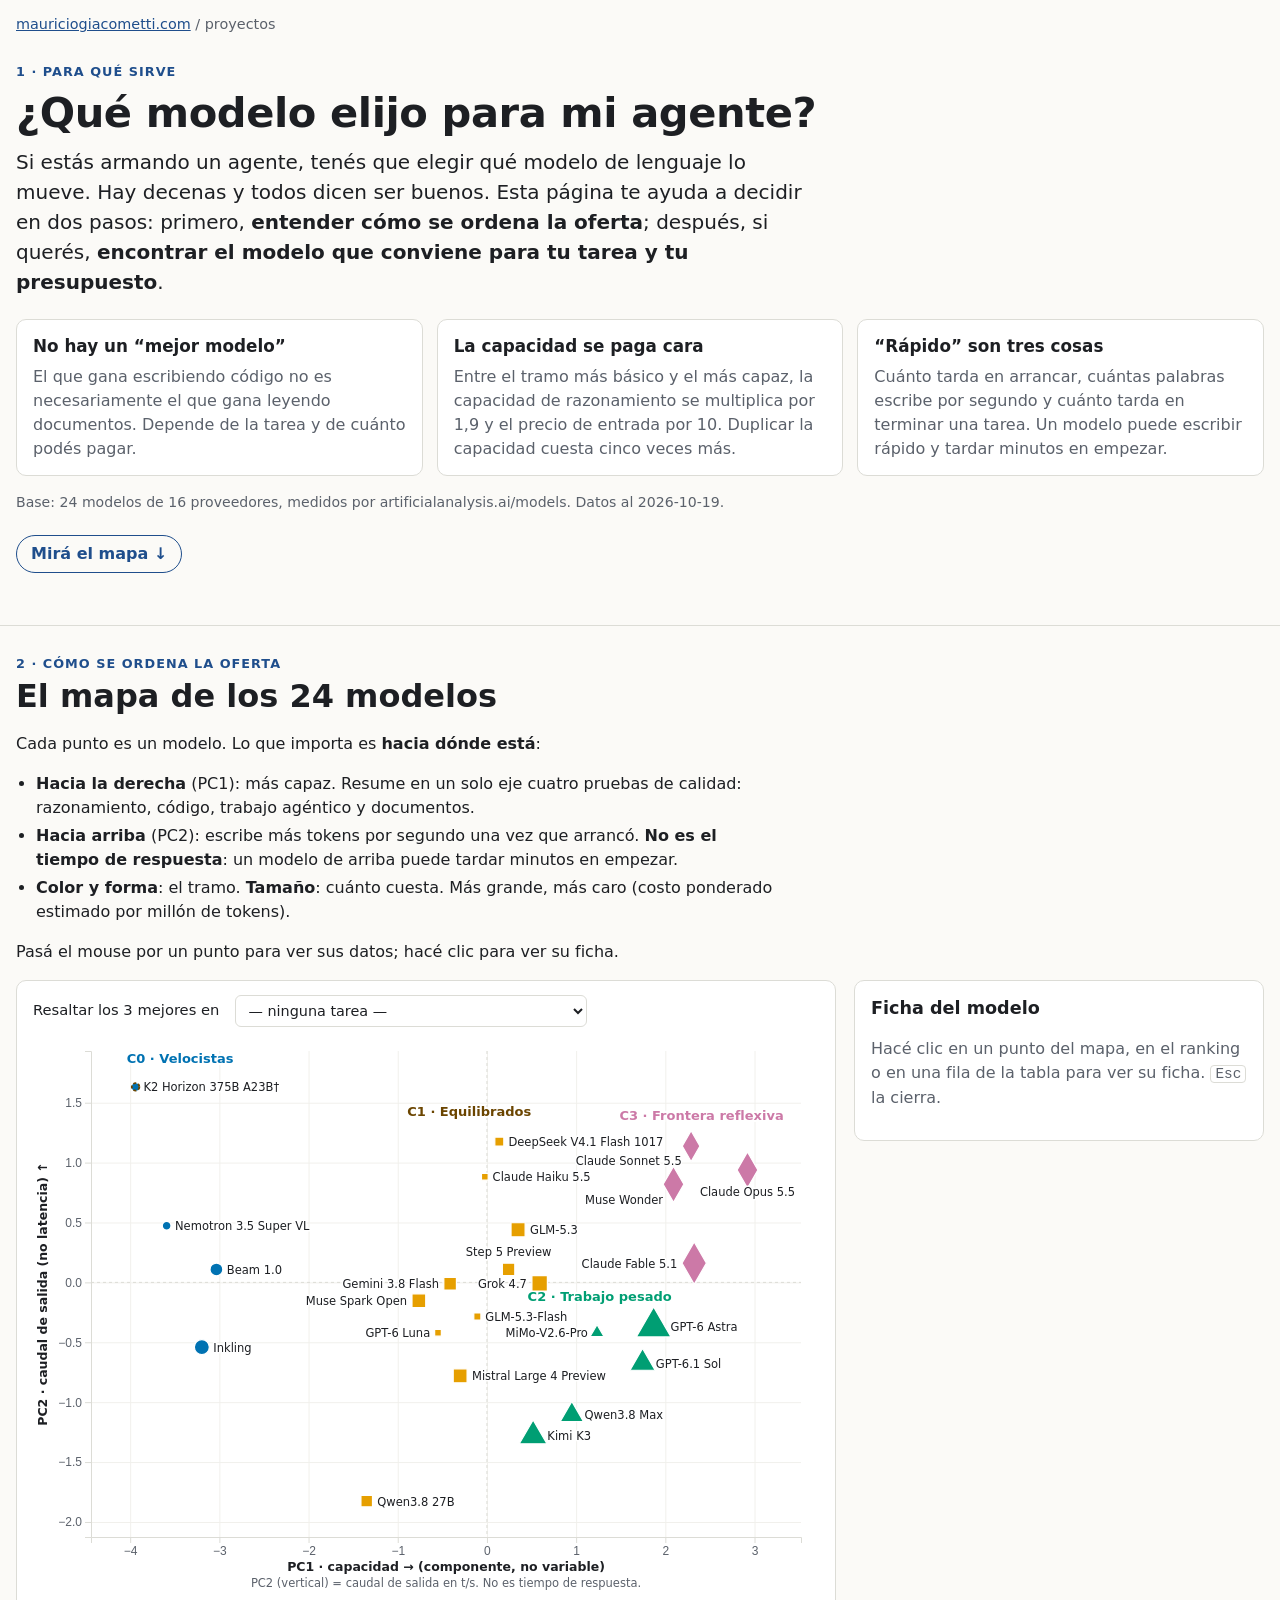
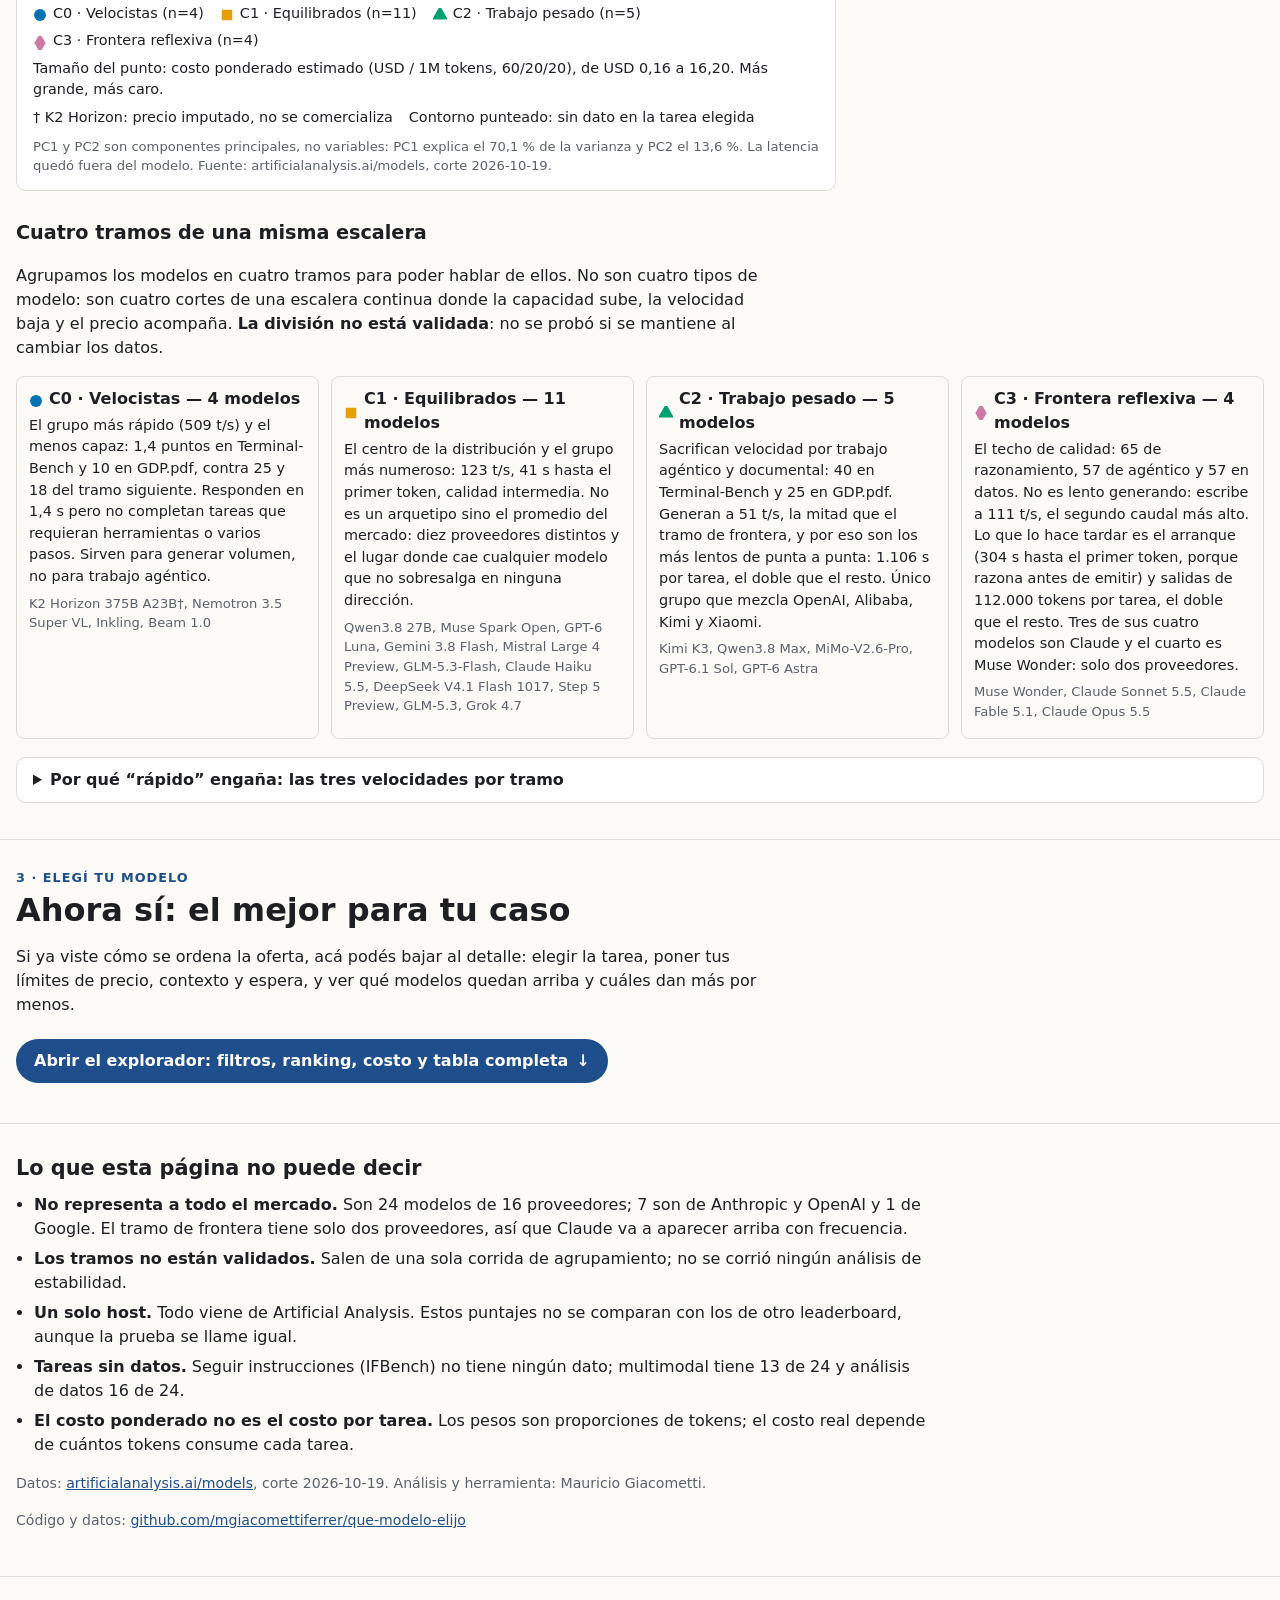
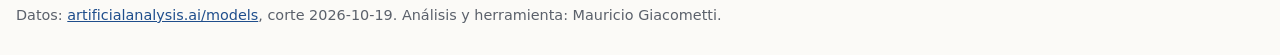
==== commit 1dbb6ec1: "Retirar el PDF del documento técnico: está en edición - La web ya no enlaza el PDF (ES y EN); queda " ====
--- a/outputs/web/que-modelo-elijo/index.html
+++ b/outputs/web/que-modelo-elijo/index.html
@@ -37,7 +37,7 @@
       </article>
     </div>
 
-    <p class="source">Base: <span id="meta-line"></span> · <a class="download" href="docs/que-modelo-elijo-para-mi-agente.pdf" download>Descargar el documento técnico (PDF)</a></p>
+    <p class="source">Base: <span id="meta-line"></span></p>
     <p class="next"><a href="#l2-title">Mirá el mapa ↓</a></p>
   </section>
 
@@ -217,7 +217,7 @@
       <li><strong>El costo ponderado no es el costo por tarea.</strong> Los pesos son proporciones de tokens; el costo real depende de cuántos tokens consume cada tarea.</li>
     </ul>
     <p class="source">Datos: <a href="https://artificialanalysis.ai/models">artificialanalysis.ai/models</a>, corte 2026-10-19. Análisis y herramienta: Mauricio Giacometti.</p>
-    <p class="source">Datos, metodología, decisiones y límites en detalle: <a class="download" href="docs/que-modelo-elijo-para-mi-agente.pdf" download>Descargar el documento técnico (PDF)</a> · <a href="https://github.com/mgiacomettiferrer/que-modelo-elijo">Código y datos en GitHub</a></p>
+    <p class="source">Código y datos: <a href="https://github.com/mgiacomettiferrer/que-modelo-elijo">github.com/mgiacomettiferrer/que-modelo-elijo</a></p>
   </section>
 </main>
 
